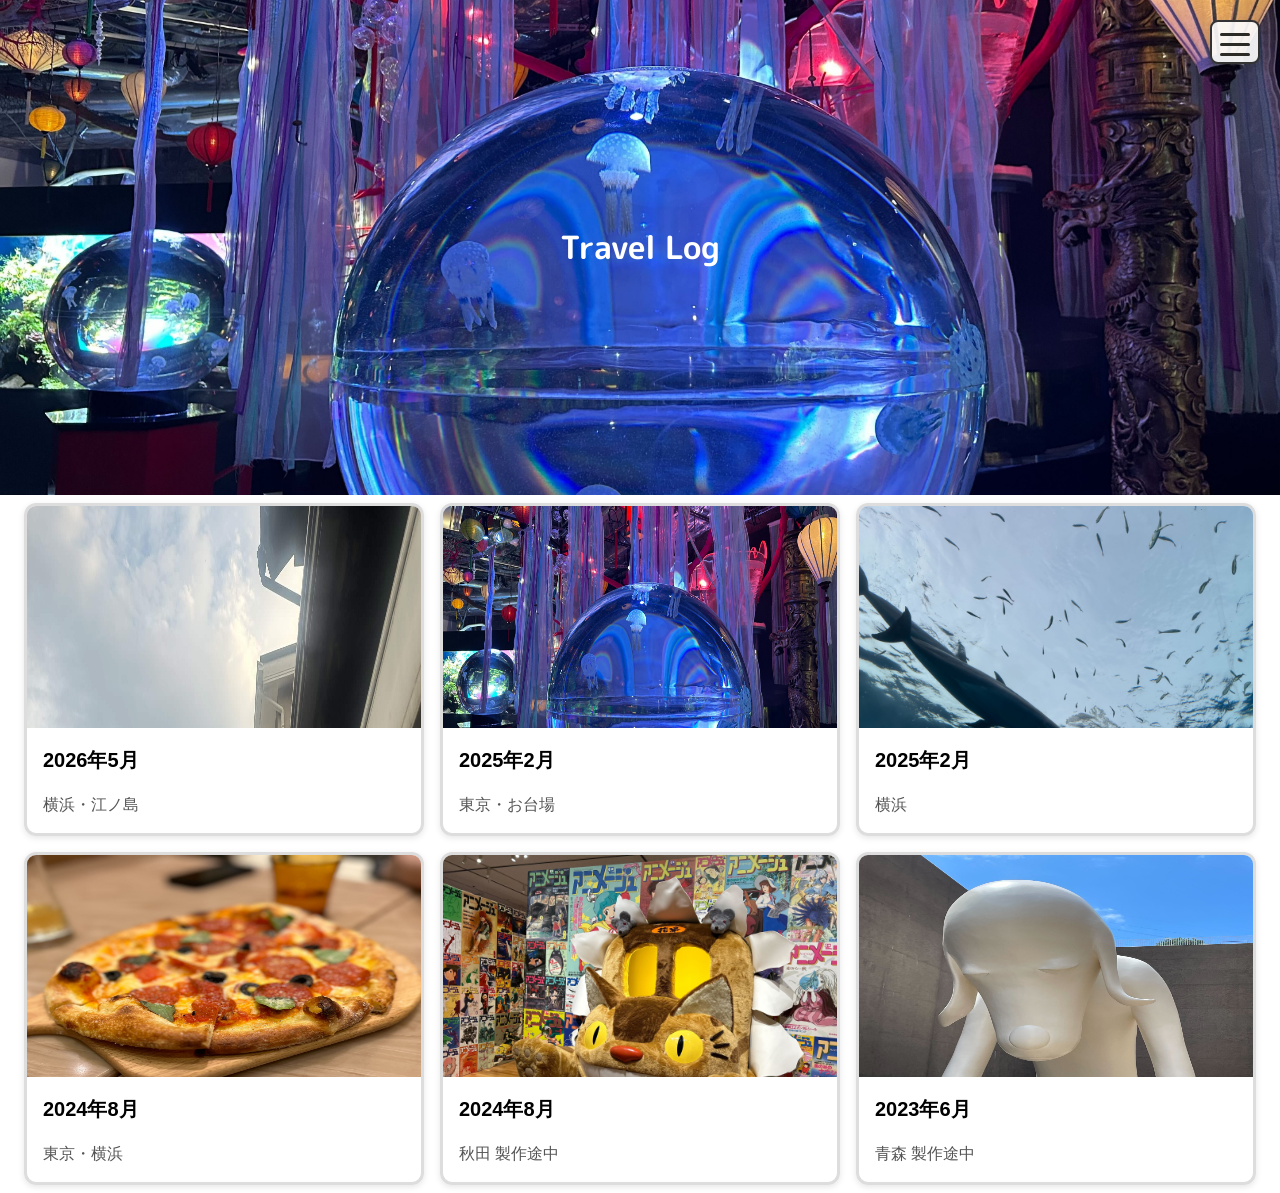
==== index.html @ 24b06088 "Add files via upload" ====
<!DOCTYPE html>
<html lang="ja">

<head>
  <meta charset="UTF-8" />
  <meta name="viewport" content="width=device-width, initial-scale=1.0" />
  <link rel="stylesheet" href="style.css" />
  <link rel="preconnect" href="https://fonts.googleapis.com" />
  <link rel="preconnect" href="https://fonts.gstatic.com" crossorigin />
  <link href="https://fonts.googleapis.com/css2?family=M+PLUS+Rounded+1c&display=swap" rel="stylesheet" />
  <title>TravelLog</title>
</head>

<body>
  <header class="header">
    <div class="home_title">
      <h1 class="title_text">Travel Log</h1>
    </div>

    <div class="hamburger_btn" id="hamburger" aria-label="メニューを開閉">
      <span></span>
      <span></span>
      <span></span>
    </div>

    <nav class="nav_menu" id="navMenu">
      <ul class="nav_list">
        <li class="nav_item"><a href="index.html" class="nav_link">ホーム</a></li>
        <li class="nav_item"><a href="202605Yokohama.html" class="nav_link">2026年5月 横浜・江ノ島</a></li>
        <li class="nav_item"><a href="202502Tokyo.html" class="nav_link">2025年2月 東京・お台場</a></li>
        <li class="nav_item"><a href="202502Yokohama.html" class="nav_link">2025年2月 横浜</a></li>
        <li class="nav_item"><a href="202408Tokyo.html" class="nav_link">2024年8月 東京・横浜</a></li>
        <li class="nav_item"><a href="202408Akita.html" class="nav_link">2024年8月 秋田 製作途中</a></li>
        <li class="nav_item"><a href="202306Aomori.html" class="nav_link">2023年6月 青森 製作途中</a></li>
      </ul>
    </nav>
  </header>
  <main>

    <ul class="card_list">
      <li class="card">
        <a href="202605Yokohama.html" class="card-link">
          <div class="card_image">
            <img src="img/202605Yokohama/View_3.jpg" alt="建物の間からさす日光の写真" width="400" height="300" />
          </div>
          <h2>2026年5月</h2>
        </a>
        <p>横浜・江ノ島</p>
      </li>
      <li class="card">
        <a href="202502Tokyo.html" class="card-link">
          <div class="card_image">
            <img src="img/202502Tokyo/Aquarium_4.jpg" alt="和をモチーフにしたテラリウムの写真。中央に球形の水槽がある" width="400" height="300" />
          </div>
          <h2>2025年2月</h2>
        </a>
        <p>東京・お台場</p>
      </li>
      <li class="card">
        <a href="202502Yokohama.html" class="card-link">
          <div class="card_image">
            <img src="img/202502Yokohama/Aquarium_1.jpg" alt="イルカが泳ぐ写真" width="400" height="300" />
          </div>
          <h2>2025年2月</h2>
        </a>
        <p>横浜</p>
      </li>
      <li class="card">
        <a href="202408Tokyo.html" class="card-link">
          <div class="card_image">
            <img src="img/202408Tokyo/Food_2.jpg" alt="アクアリウム" width="400" height="300" />
          </div>
          <h2>2024年8月</h2>
        </a>
        <p>東京・横浜</p>
      </li>
      <li class="card">
        <a href="202408Akita.html" class="card-link">
          <div class="card_image">
            <img src="img/202408Akita/JiburiMuseum.jpg" alt="アクアリウム" width="400" height="300" />
          </div>
          <h2>2024年8月</h2>
        </a>
        <p>秋田 製作途中</p>
      </li>
      <li class="card">
        <a href="202306Aomori.html" class="card-link">
          <div class="card_image">
            <img src="img/202306Aomori/ArtMuseum.jpg" alt="アクアリウム" width="400" height="300" />
          </div>
          <h2>2023年6月</h2>
        </a>
        <p>青森 製作途中</p>
      </li>
    </ul>
  </main>
</body>

<script src="script.js"></script>
</script>

</html>
---- style.css ----
* {
  margin: 0;
  padding: 0;
  box-sizing: border-box;
}

body {
  font-family: "M PLUS Rounded 1c", sans-serif;
  line-height: 1.6;
  color: #333;
}

.m-plus-rounded-1c-regular {
  font-family: "M PLUS Rounded 1c", sans-serif;
  font-weight: 400;
  font-style: normal;
}

/* ヘッダー */
.home_title {
  position: relative;
  background-image: url("img/202502Tokyo/Aquarium_4.jpg");
  background-size: cover;
  background-position: center;
  height: 55vh;
  width: 100%;
}

.page_header {
  position: relative;
  background-size: cover;
  background-position: center;
  height: 55vh;
  width: 100%;
}

.title_text {
  position: absolute;
  top: 50%;
  left: 50%;
  transform: translate(-50%, -50%);
  color: rgb(255, 255, 255);
  text-align: center;
  font-family: "M PLUS Rounded 1c", sans-serif;
}

.hamburger_btn {
  position: absolute;
  top: 20px;
  right: 20px;
  width: 50px;
  height: 44px;
  padding: 0;
  z-index: 100;
  background-color: rgba(255, 255, 255, 0.9);
  border: 2px solid #333;
  border-radius: 8px;
  box-shadow: 0 2px 6px rgba(0, 0, 0, 0.1);
  cursor: pointer;
}

.hamburger_btn span {
  position: absolute;
  left: 8px;
  width: 30px;
  height: 3px;
  background-color: #2b2a27;
  border-radius: 2px;
}

.hamburger_btn,
.hamburger_btn span {
  display: inline-block;
  transition: all .5s;
  box-sizing: border-box;
}

.hamburger_btn span:nth-child(1) {
  top: 11px;
}

.hamburger_btn span:nth-child(2) {
  top: 21px;
}

.hamburger_btn span:nth-child(3) {
  bottom: 6px;
}

.hamburger_btn.active span:nth-of-type(1) {
  transform: translateY(10px) rotate(45deg);
}

.hamburger_btn.active span:nth-of-type(2) {
  opacity: 0;
}

.hamburger_btn.active span:nth-of-type(3) {
  transform: translateY(-10px) rotate(-45deg);
}

.nav_menu {
  position: fixed;
  top: 0;
  right: -100%;
  width: 250px;
  height: 100%;
  background-color: #fff;
  box-shadow: -2px 0 5px rgba(0, 0, 0, 0.1);
  transition: right 0.3s ease-in-out;
  z-index: 99;
  padding-top: 80px;
}

.nav_menu.open {
  right: 0;
}

.nav_menu ul {
  list-style: none;
  padding: 20px;
}

.nav_menu li {
  margin-bottom: 20px;
}

.nav_menu a {
  text-decoration: none;
  color: #333;
  font-size: 18px;
}

.nav_menu a:hover {
  color: #007bff;
}

.nav_menu.is-active {
  color: #007bff;
  font-weight: bold;
}


/* 本文 */
.card_list {
  display: flex;
  gap: 16px;
  flex-wrap: wrap;
  padding: 8px;
  max-width: 1248px;
  margin: 0 auto;
  justify-content: center;
}

.card_image {
  height: auto;
  overflow: hidden;
  aspect-ratio: 16 / 9;
  width: 100%;
}

.crad_imge img {
  width: 100%;
  height: 100%;
  object-fit: cover;
}

.card {
  flex: 0 1 400px;
  box-sizing: border-box;
  border: 3px solid #ddd;
  border-radius: 12px;
  justify-content: center;
  overflow: hidden;
  box-shadow: 0 2px 6px rgba(0, 0, 0, 0.1);
  font-family: sans-serif;
  text-decoration: none;
  color: inherit;
}

.card_link {
  aspect-ratio: 16 / 9;
  overflow: hidden;
}

a {
  text-decoration: none;
  color: #000000;
}

.shop_link {
  text-decoration: underline;
  color: #000000;
}

.shop_link:hover {
  color: #a7a4a4;
  text-decoration: underline;
}

.card:hover,
.photo_item:hover {
  box-shadow: 0 8px 20px rgba(0, 0, 0, 0.2);
  transform: translateY(-5px);
  transition: 0.3s ease;
}

.card h2 {
  font-size: 1.25rem;
  margin: 16px;
  justify-self: center;
}

.card h2:hover {
  color: #555;
  text-decoration: underline;
}

.card p {
  font-size: 1rem;
  margin: 0 16px 16px;
  color: #555;
  justify-self: center;
}


.trip_info_cont {
  max-width: 1300px;
  margin: 0 auto;
  display: flex;
  justify-content: space-between;
  gap: 10px;
  padding: 20px;
  font-family: "M PLUS Rounded 1c", sans-serif;
}

.trip_left-section {
  flex: 1;
  min-width: 300px;
}

.trip_right-section {
  flex: 2;
  min-width: 200px;
}

.trip_right-section li.trip_value {
  margin-bottom: 5px;
}

.trip_label {
  position: relative;
  padding-left: 48px;
  font-size: 1.5rem;
  font-weight: bold;
  margin: 0px 0px 8px;
}

.trip_label::before {
  content: "";
  display: inline-block;
  width: 50px;
  height: 50px;
  background-size: cover;
  background-repeat: no-repeat;
  background-position: center;
  position: absolute;
  left: 0;
  top: 50%;
  transform: translateY(-50%);
}

@media (max-width: 600px) {
  .trip_info_cont {
    flex-direction: column;
    gap: 20px;
  }
}

.goto::before {
  background-image: url("img/500.png");
}

.data::before {
  background-image: url("img/ic033.png");
}

.plan::before {
  background-image: url("img/ic029.png");
}

.memo::before {
  background-image: url("img/499.png");
}

.trip_value {
  font-size: 1.1rem;
  margin: 0px 0px 16px;
}

.trip_plan_li ul,
.trip_value {
  margin-left: 8px;
}

.trip_plan_li li {
  font-size: 1.1rem;
  margin: 0px 48px 0px;
  list-style: none;
}



/* 写真 */

.photo_list {
  display: grid;
  grid-template-columns: repeat(auto-fit, minmax(400px, 1fr));
  gap: 32px;
  padding: 0px;
  max-width: 1300px;
  margin: 0 auto;
  justify-items: center;
  margin-top: 96px;
}

.photo_item {
  background-color: #b5e9f7e0;
  overflow: hidden;
  max-width: 400px;
  border-radius: 8px;
  box-shadow: 0 2px 6px rgba(0, 0, 0, 0.1);
  transition: 0.3s ease;
  font-family: "M PLUS Rounded 1c", sans-serif;
}

.photo_item img {
  width: 100%;
  height: auto;
  object-fit: cover;
  cursor: zoom-in;
}

.photo_text {
  padding: 16px;
  font-size: 1.1rem;
  color: #555;
  text-align: center;
  font-family: "M PLUS Rounded 1c", sans-serif;
}

.modal {
  display: none;
  position: fixed;
  z-index: 1000;
  padding-top: 60px;
  left: 0;
  top: 0;
  width: 100%;
  height: 100%;
  overflow: auto;
  background-color: rgb(0, 0, 0);
  background-color: rgba(0, 0, 0, 0.9);
}

.modal-content {
  margin: auto;
  display: block;
  max-width: 90%;
  max-height: 90%;
  object-fit: contain;
}

.modal-content {
  animation-name: zoom;
  animation-duration: 0.6s;
}

.modal_btn {
  position: absolute;
  top: 50%;
  transform: translateY(-50%);
  background: rgba(255, 255, 255, 0.2);
  color: #ffffff;
  border: none;
  border-radius: 50%;
  width: 50px;
  height: 50px;
  font-size: 24px;
  cursor: pointer;
  display: flex;
  align-items: center;
  justify-content: center;
  z-index: 1010;
  transition: background 0.2s, transform 0.2s;
}

.modal_btn:hover {
  background: rgba(255, 255, 255, 0.5);
  transform: translateY(-50%) scale(1.1);
}

.modal_prev {
  left: 20px;
}

.modal_next {
  right: 20px;
}

@keyframes zoom {
  from {
    transform: scale(0.1);
  }

  to {
    transform: scale(1);
  }
}

.close {
  position: absolute;
  top: 15px;
  right: 35px;
  color: #f1f1f1;
  font-size: 40px;
  font-weight: bold;
  transition: 0.3s;
  cursor: pointer;
}

.close:hover,
.close:focus {
  color: #bbb;
  text-decoration: none;
}

/* --- ページトップへ戻るボタン --- */
.back_to_top {
  position: fixed;
  bottom: 30px;
  left: 30px;
  width: 48px;
  height: 48px;
  background-color: #333333;
  border: none;
  border-radius: 50%;
  cursor: pointer;
  box-shadow: 0 4px 10px rgba(0, 0, 0, 0.25);
  display: flex;
  align-items: center;
  justify-content: center;
  opacity: 0;
  visibility: hidden;
  transition: opacity 0.3s, visibility 0.3s, background-color 0.2s, transform 0.2s;
  z-index: 90;
}

.top_arrow_icon {
  stroke: #ffffff;
}

.back_to_top:hover {
  background-color: #007bff;
  transform: translateY(-3px);
}

.back_to_top.show {
  opacity: 1;
  visibility: visible;
}
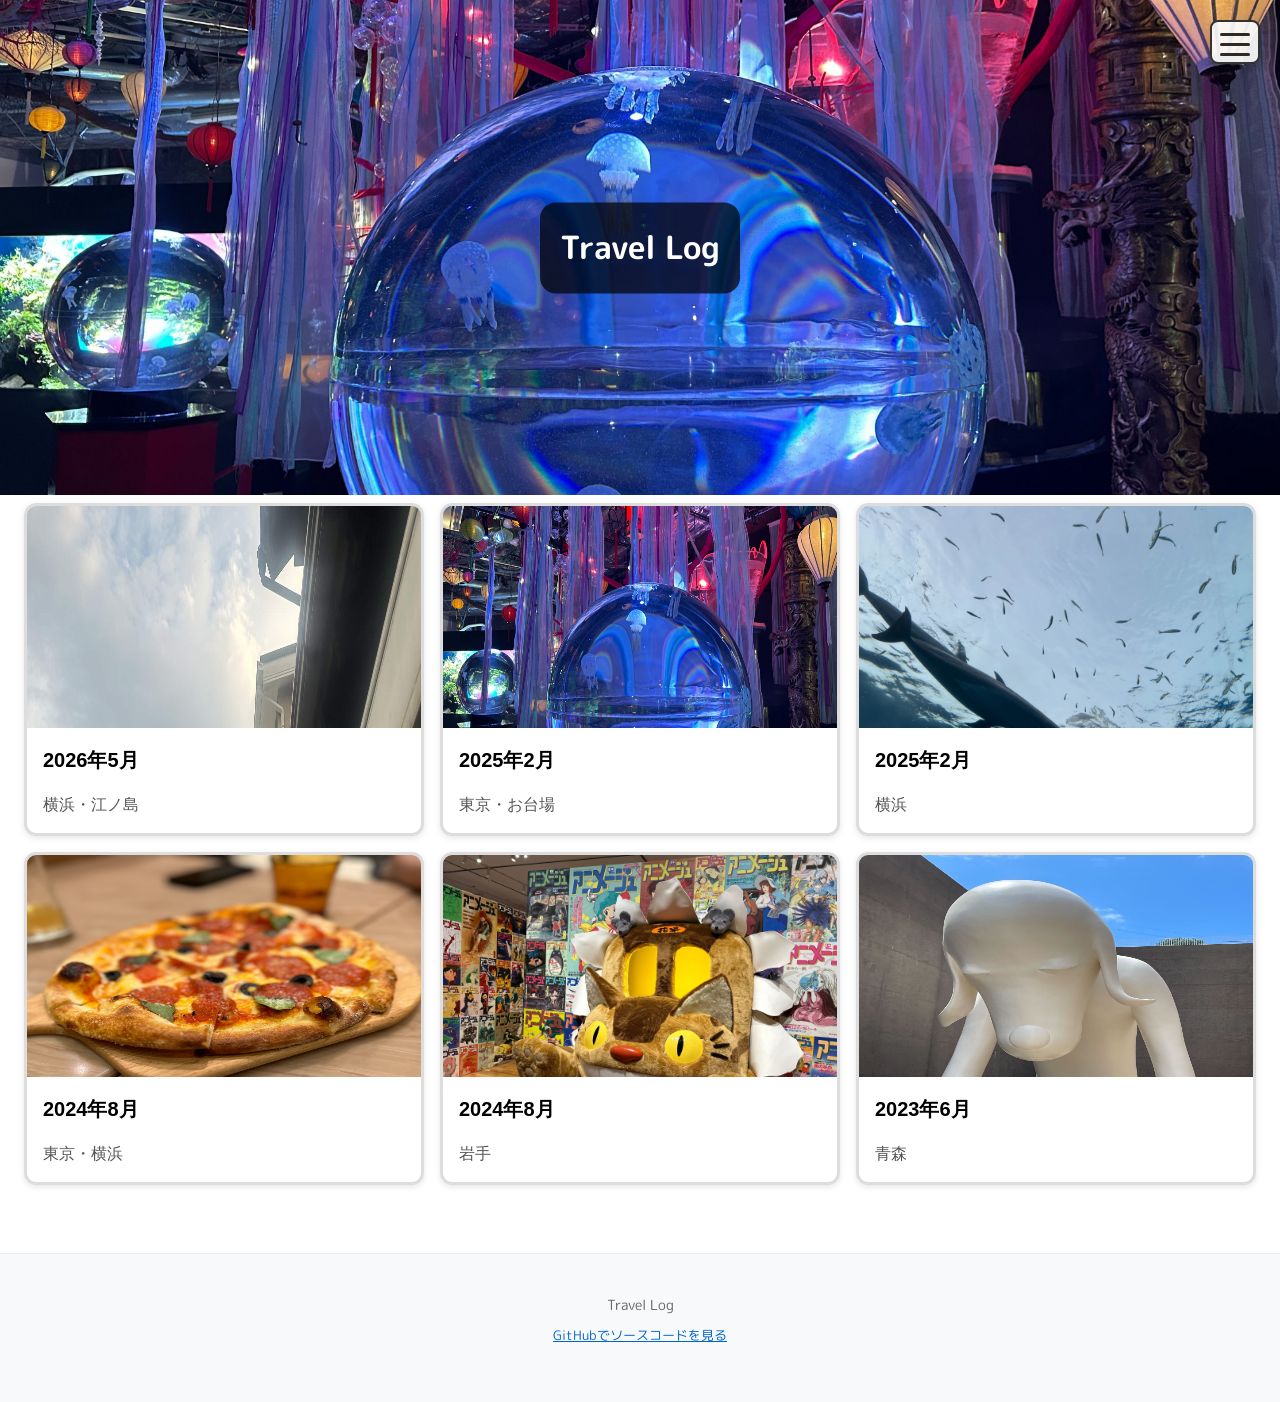
==== commit 356ba34f: "Add files via upload" ====
--- a/index.html
+++ b/index.html
@@ -30,8 +30,8 @@
         <li class="nav_item"><a href="202502Tokyo.html" class="nav_link">2025年2月 東京・お台場</a></li>
         <li class="nav_item"><a href="202502Yokohama.html" class="nav_link">2025年2月 横浜</a></li>
         <li class="nav_item"><a href="202408Tokyo.html" class="nav_link">2024年8月 東京・横浜</a></li>
-        <li class="nav_item"><a href="202408Akita.html" class="nav_link">2024年8月 秋田 製作途中</a></li>
-        <li class="nav_item"><a href="202306Aomori.html" class="nav_link">2023年6月 青森 製作途中</a></li>
+        <li class="nav_item"><a href="202408Iwate.html" class="nav_link">2024年8月 岩手</a></li>
+        <li class="nav_item"><a href="202306Aomori.html" class="nav_link">2023年6月 青森</a></li>
       </ul>
     </nav>
   </header>
@@ -75,13 +75,13 @@
         <p>東京・横浜</p>
       </li>
       <li class="card">
-        <a href="202408Akita.html" class="card-link">
+        <a href="202408Iwate.html" class="card-link">
           <div class="card_image">
-            <img src="img/202408Akita/JiburiMuseum.jpg" alt="アクアリウム" width="400" height="300" />
+            <img src="img/202408Iwate/JiburiMuseum.jpg" alt="アクアリウム" width="400" height="300" />
           </div>
           <h2>2024年8月</h2>
         </a>
-        <p>秋田 製作途中</p>
+        <p>岩手</p>
       </li>
       <li class="card">
         <a href="202306Aomori.html" class="card-link">
@@ -90,12 +90,21 @@
           </div>
           <h2>2023年6月</h2>
         </a>
-        <p>青森 製作途中</p>
+        <p>青森</p>
       </li>
     </ul>
   </main>
 </body>
 
+<footer class="footer"
+  style="text-align: center; padding: 40px 20px; background-color: #f8f9fa; color: #666; margin-top: 60px; border-top: 1px solid #eaeaea;">
+  <p style="font-size: 0.9rem; margin-bottom: 8px;">Travel Log</p>
+  <p style="font-size: 0.8rem; margin-bottom: 16px;">
+    <a href="https://github.com/syou-00/syou-00.github.io" target="_blank" rel="noopener noreferrer"
+      style="color: #0066cc; text-decoration: underline;">GitHubでソースコードを見る</a>
+  </p>
+</footer>
+
 <script src="script.js"></script>
 </script>
 
--- a/style.css
+++ b/style.css
@@ -35,6 +35,9 @@
 }
 
 .title_text {
+  background-color: rgba(0, 0, 0, 0.7);
+  padding: 20px;
+  border-radius: 16px;
   position: absolute;
   top: 50%;
   left: 50%;
@@ -45,7 +48,7 @@
 }
 
 .hamburger_btn {
-  position: absolute;
+  position: fixed;
   top: 20px;
   right: 20px;
   width: 50px;
@@ -225,7 +228,12 @@
 
 
 .trip_info_cont {
-  max-width: 1300px;
+  background-color: #ddf0f5e0;
+  border: 1px solid #ddd;
+  border-radius: 16px;
+  box-shadow: 0 2px 6px rgba(0, 0, 0, 0.6);
+  margin: 40px auto;
+  max-width: 1100px;
   margin: 0 auto;
   display: flex;
   justify-content: space-between;
@@ -298,17 +306,28 @@
   margin: 0px 0px 16px;
 }
 
-.trip_plan_li ul,
 .trip_value {
   margin-left: 8px;
 }
 
+.trip_plan_li ul {
+  list-style: disc inside !important;
+  padding-left: 16px !important;
+  margin: 0 !important;
+}
+
 .trip_plan_li li {
-  font-size: 1.1rem;
-  margin: 0px 48px 0px;
-  list-style: none;
-}
-
+  margin-top: 4px;
+  margin-bottom: 5px;
+  padding: 0 !important;
+}
+
+.trip_plan_li li .trip_value,
+.trip_plan_li li a {
+  display: inline;
+  margin: 0 !important;
+  padding: 0 !important;
+}
 
 
 /* 写真 */
